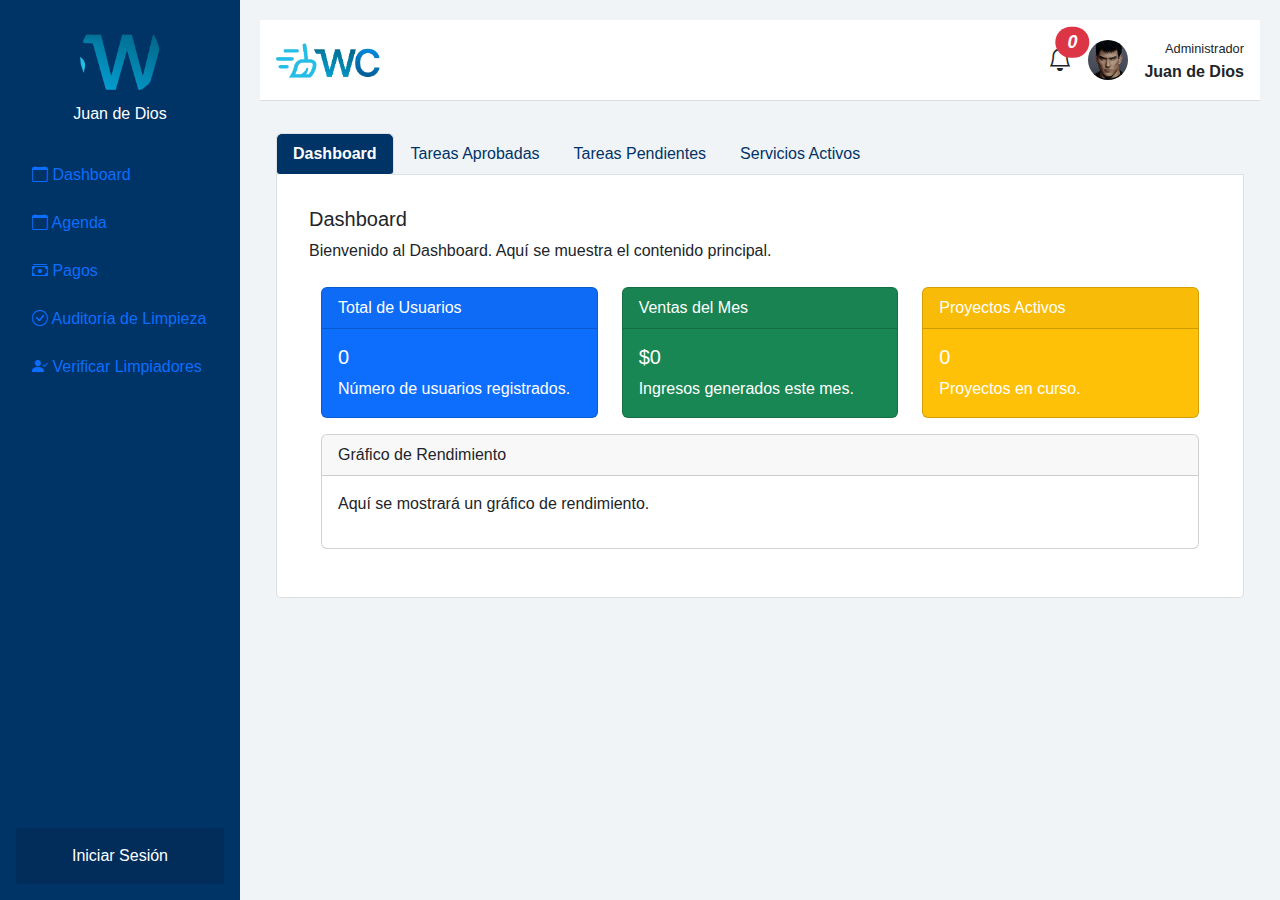
==== Frontend/index.html @ e3e78328 "b" ====
<!DOCTYPE html>
<html lang="es">
<head>
  <meta charset="UTF-8" />
  <meta name="viewport" content="width=device-width, initial-scale=1.0"/>
  <title>Dashboard - WhatClean</title>

  <!-- Bootstrap 5 CSS -->
  <link href="https://cdn.jsdelivr.net/npm/bootstrap@5.3.0/dist/css/bootstrap.min.css" rel="stylesheet"/>
  <!-- Bootstrap Icons -->
  <link rel="stylesheet" href="https://cdn.jsdelivr.net/npm/bootstrap-icons@1.9.1/font/bootstrap-icons.css"/>
 
  <!-- Tus estilos -->
  <link rel="stylesheet" href="css/dashboard.css">
  <link rel="stylesheet" href="css/main.css">
</head>
<body>
  <!-- SIDEBAR -->
  <div class="sidebar">
    <div>
      <div class="profile">
        <img src="images/Logo.png" alt="Juan de Dios" />
        <h3>Juan de Dios</h3>
      </div>
      <ul class="nav flex-column">
        <li class="nav-item mb-2">
          <a class="nav-link" onclick="navigateTo('index.html')">
            <i class="bi bi-calendar"></i> Dashboard
          </a>
        </li>
        <li class="nav-item mb-2">
          <a class="nav-link" onclick="navigateTo('agenda.html')">
            <i class="bi bi-calendar"></i> Agenda
          </a>
        </li>
        <li class="nav-item mb-2">
          <a class="nav-link" onclick="navigateTo('pagos.html')">
            <i class="bi bi-cash-stack"></i> Pagos
          </a>
        </li>
        <li class="nav-item mb-2">
          <a class="nav-link" onclick="navigateTo('auditoria.html')">
            <i class="bi bi-check-circle"></i> Auditoría de Limpieza
          </a>
        </li>
        <li class="nav-item mb-2">
          <a class="nav-link" onclick="navigateTo('verificar.html')">
            <i class="bi bi-person-check-fill"></i> Verificar Limpiadores
          </a>
        </li>
      </ul>
    </div>
    <div class="login-button mt-auto" onclick="navigateTo('registro-inicio.html')">
      Iniciar Sesión
    </div>
  </div>

  <!-- CONTENIDO PRINCIPAL -->
  <main>
    <!-- Header -->
    <div class="header-brand">
      <div>
        <img src="images/Logo.png" alt="WhatClean" class="logo">
      </div>
      <!-- Botones de notificaciones y perfil -->
      <div class="user-info">
        <i class="bi bi-bell" onclick="mostrarNotificaciones()" style="cursor: pointer;">
          <span class="position-absolute top-0 start-100 translate-middle badge rounded-pill bg-danger">0</span>
        </i>
        <img src="images/image 2.png" alt="Usuario" onclick="mostrarPerfil()" style="cursor: pointer;">
        <div class="text-end">
          <small>Administrador</small><br>
          <span class="fw-bold">Juan de Dios</span>
        </div>
      </div>
    </div>

    <!-- Sección para Spinner y Mensaje de Error -->
    <div id="dashboard-loading" style="display: none; text-align: center; padding: 1rem;">
      <p>Cargando datos del Dashboard...</p>
    </div>
    <div id="dashboard-error" style="display: none; color: red; text-align: center; padding: 1rem;"></div>

    <!-- Sección Tabs -->
    <div class="p-3">
      <ul class="nav nav-tabs" id="myTab" role="tablist">
        <!-- Pestaña "Dashboard" (primera y activa) -->
        <li class="nav-item" role="presentation">
          <button class="nav-link active btn-dashboard" id="dashboard-tab" data-bs-toggle="tab" data-bs-target="#dashboard" type="button" role="tab" aria-controls="dashboard" aria-selected="true">
            Dashboard
          </button>
        </li>
        <!-- Pestaña "Tareas Aprobadas" -->
        <li class="nav-item" role="presentation">
          <button class="nav-link" id="tareas-aprobadas-tab" data-bs-toggle="tab" data-bs-target="#tareas-aprobadas" type="button" role="tab" aria-controls="tareas-aprobadas" aria-selected="false">
            Tareas Aprobadas
          </button>
        </li>
        <!-- Pestaña "Tareas Pendientes" -->
        <li class="nav-item" role="presentation">
          <button class="nav-link" id="tareas-pendientes-tab" data-bs-toggle="tab" data-bs-target="#tareas-pendientes" type="button" role="tab" aria-controls="tareas-pendientes" aria-selected="false">
            Tareas Pendientes
          </button>
        </li>
        <!-- Pestaña "Servicios Activos" -->
        <li class="nav-item" role="presentation">
          <button class="nav-link" id="servicios-activos-tab" data-bs-toggle="tab" data-bs-target="#servicios-activos" type="button" role="tab" aria-controls="servicios-activos" aria-selected="false">
            Servicios Activos
          </button>
        </li>
      </ul>

      <div class="tab-content" id="myTabContent" style="border:1px solid #ddd; border-top:0; border-radius:0 0 5px 5px;">
        <!-- Contenido de "Dashboard" -->
        <div class="tab-pane fade show active p-3" id="dashboard" role="tabpanel" aria-labelledby="dashboard-tab">
          <h5>Dashboard</h5>
          <p>Bienvenido al Dashboard. Aquí se muestra el contenido principal.</p>
          <div class="container mt-4">
            <div class="row">
              <!-- Tarjeta: Total de Usuarios -->
              <div class="col-md-4">
                <div class="card text-white bg-primary mb-3">
                  <div class="card-header">Total de Usuarios</div>
                  <div class="card-body">
                    <h5 class="card-title" id="usersCount">0</h5>
                    <p class="card-text">Número de usuarios registrados.</p>
                  </div>
                </div>
              </div>
              <!-- Tarjeta: Ventas del Mes -->
              <div class="col-md-4">
                <div class="card text-white bg-success mb-3">
                  <div class="card-header">Ventas del Mes</div>
                  <div class="card-body">
                    <h5 class="card-title" id="salesAmount">$0</h5>
                    <p class="card-text">Ingresos generados este mes.</p>
                  </div>
                </div>
              </div>
              <!-- Tarjeta: Proyectos Activos -->
              <div class="col-md-4">
                <div class="card text-white bg-warning mb-3">
                  <div class="card-header">Proyectos Activos</div>
                  <div class="card-body">
                    <h5 class="card-title" id="projectsActive">0</h5>
                    <p class="card-text">Proyectos en curso.</p>
                  </div>
                </div>
              </div>
            </div>
            <!-- Gráfico de Rendimiento -->
            <div class="row">
              <div class="col-md-12">
                <div class="card mb-3">
                  <div class="card-header">Gráfico de Rendimiento</div>
                  <div class="card-body">
                    <p>Aquí se mostrará un gráfico de rendimiento.</p>
                    <!-- Puedes inyectar un canvas con id="performanceChart" si lo necesitas -->
                  </div>
                </div>
              </div>
            </div>
          </div>
        </div>

        <!-- Contenido de "Tareas Aprobadas" -->
        <div class="tab-pane fade p-3" id="tareas-aprobadas" role="tabpanel" aria-labelledby="tareas-aprobadas-tab">
          <!-- Aquí se inyectará dinámicamente el contenido de Tareas Aprobadas -->
        </div>

        <!-- Contenido de "Tareas Pendientes" -->
        <div class="tab-pane fade p-3" id="tareas-pendientes" role="tabpanel" aria-labelledby="tareas-pendientes-tab">
          <!-- Aquí se inyectará dinámicamente el contenido de Tareas Pendientes -->
        </div>

        <!-- Contenido de "Servicios Activos" -->
        <div class="tab-pane fade p-3" id="servicios-activos" role="tabpanel" aria-labelledby="servicios-activos-tab">
          <!-- Aquí se inyectará dinámicamente el contenido de Servicios Activos -->
        </div>
      </div>
    </div>
  </main>

  <!-- Modal Notificaciones -->
  <div class="modal fade" id="notificationsModal" tabindex="-1" aria-labelledby="notificationsModalLabel" aria-hidden="true">
    <div class="modal-dialog">
      <div class="modal-content">
        <div class="modal-header">
          <h5 class="modal-title" id="notificationsModalLabel">Notificaciones</h5>
          <button type="button" class="btn-close" data-bs-dismiss="modal" aria-label="Cerrar"></button>
        </div>
        <div class="modal-body">
          <ul class="list-group">
            <li class="list-group-item">Limpiador Alberto Contreras ha terminado su trabajo.</li>
            <li class="list-group-item">Limpiadora Laura Martínez ha terminado su trabajo.</li>
          </ul>
        </div>
        <div class="modal-footer">
          <button type="button" class="btn btn-secondary" data-bs-dismiss="modal">Cerrar</button>
        </div>
      </div>
    </div>
  </div>

  <!-- Modal Perfil -->
  <div class="modal fade" id="profileModal" tabindex="-1" aria-labelledby="profileModalLabel" aria-hidden="true">
    <div class="modal-dialog modal-dialog-centered">
      <div class="modal-content">
        <div class="modal-header">
          <h5 class="modal-title" id="profileModalLabel">Información del Auditor</h5>
          <button type="button" class="btn-close" data-bs-dismiss="modal" aria-label="Cerrar"></button>
        </div>
        <div class="modal-body">
          <p><strong>Nombre:</strong> <span id="auditorName">Cargando...</span></p>
          <p><strong>Email:</strong> <span id="auditorEmail">Cargando...</span></p>
          <p><strong>Rol:</strong> <span id="auditorRole">Cargando...</span></p>
        </div>        
        <div class="modal-footer">
          <button type="button" class="btn btn-secondary" data-bs-dismiss="modal">Cerrar</button>
        </div>
      </div>
    </div>
  </div>

  <!-- Scripts -->
  <!-- Asegúrate de incluir api.js antes de dashboard.js -->
  <script src="js/main.js"></script>
  <script src="js/api.js"></script>
  <script src="js/dashboard.js"></script>
  <!-- Bootstrap 5 JS -->
  <script src="https://cdn.jsdelivr.net/npm/bootstrap@5.3.0/dist/js/bootstrap.bundle.min.js"></script>
</body>
</html>
---- Frontend/css/dashboard.css ----
/* ========== DASHBOARD ========== */

/* Aquí solo lo particular del dashboard 
   (mucho de su sidebar, .header-brand, .nav-tabs, etc. ya está en main.css) */

/* Si tienes algo específico, por ejemplo: */
.btn-dashboard {
    background-color: #003366;
    border: none;
    color: #ffffff;
    padding: 0.5rem 1rem;
    border-radius: 4px;
    font-weight: bold;
    transition: background-color 0.2s;
  }
  .btn-dashboard:hover {
    background-color: #022d5b;
  }
---- Frontend/css/main.css ----
/* =======================
   main.css
   Estilos comunes
======================= */

/* RESET BÁSICO */
* {
    margin: 0;
    padding: 0;
    box-sizing: border-box;
    font-family: sans-serif;
  }
  
  /* BODY GENERAL */
  body {
    display: flex;
    min-height: 100vh;
    background-color: #f0f4f7; /* Color de fondo común */
  }
  
  /* SIDEBAR */
  .sidebar {
    width: 240px;
    background-color: #003366;
    color: #ffffff;
    display: flex;
    flex-direction: column;
    justify-content: space-between;
    height: 100vh;
    position: fixed;
    top: 0;
    left: 0;
  }
  .sidebar > div {
    padding: 1rem;
  }
  .profile {
    display: flex;
    flex-direction: column;
    align-items: center;
    margin-bottom: 2rem;
  }
  .profile img {
    width: 80px;
    height: 80px;
    border-radius: 50%;
    object-fit: cover;
    margin-bottom: 0.5rem;
  }
  .profile h3 {
    font-size: 1rem;
    margin-bottom: 0;
  }
  nav ul {
    list-style: none;
  }
  nav li {
    padding: 0.8rem 0;
    cursor: pointer;
    transition: background-color 0.2s;
  }
  nav li:hover,
  nav li.active {
    background-color: #022d5b;
  }
  
  /* LOGIN BUTTON O BOTONES SIMILARES EN EL SIDEBAR */
  .login-button {
    background-color: #022d5b;
    padding: 0.8rem;
    text-align: center;
    cursor: pointer;
    transition: background-color 0.2s;
    margin: 1rem;
    border-radius: 4px;
  }
  .login-button:hover {
    background-color: #011f42;
  }
  
  /* CONTENIDO PRINCIPAL */
  /* Algunas páginas usan .main-content, otras usan <main> */
  .main-content, main {
    margin-left: 240px;
    width: calc(100% - 240px);
    /* Puede haber padding, display: flex, etc. si es común */
    padding: 20px;
  }
  
  /* HEADER BRAND (cabecera que se repite) */
  .header-brand {
    background-color: #ffffff;
    border-bottom: 1px solid #ddd;
    padding: 1rem;
    display: flex;
    align-items: center;
    justify-content: space-between;
    margin-bottom: 1rem; /* A veces se ve que en algunas páginas se pone un margin-bottom */
  }
  .header-brand img.logo {
    height: 40px;
  }
  .user-info {
    display: flex;
    align-items: center;
    gap: 1rem;
  }
  .user-info img {
    width: 40px;
    height: 40px;
    border-radius: 50%;
    object-fit: cover;
    cursor: pointer;
  }
  .user-info i {
    font-size: 1.5rem;
    position: relative;
    cursor: pointer;
  }
  .user-info .text-end {
    text-align: right;
  }
  .user-info small {
    font-size: 0.8rem;
  }
  .user-info .fw-bold {
    font-weight: bold;
  }
  
  /* NAV TABS / PESTAÑAS (Bootstrap-like) */
  .nav-tabs .nav-link.active {
    background-color: #003366;
    color: #fff !important;
  }
  .nav-tabs .nav-link {
    color: #003366;
  }
  .tab-content {
    background-color: #ffffff;
    padding: 1rem;
    border-radius: 0 0 0.25rem 0.25rem;
    border: 1px solid #ddd;
    border-top: 0;
  }
  
  /* SERVICE CARD (varias páginas la usan) */
  .service-card {
    border-bottom: 1px solid #ddd;
    padding: 1rem 0;
  }
  .service-card:last-child {
    border-bottom: none;
  }
  .service-card h5 {
    margin-bottom: 0.5rem;
    font-weight: 600;
  }
  
  /* STAR RATING (varios la usan) */
  .star-rating {
    color: #f5c518;
    margin-bottom: 0.5rem;
  }
  
  /* BOTÓN "IR AL DASHBOARD" (si se usa en varias páginas) */
  .btn-dashboard {
    background-color: #003366;
    border: none;
    color: #ffffff;
    padding: 0.5rem 1rem;
    border-radius: 4px;
    font-weight: bold;
    transition: background-color 0.2s;
  }
  .btn-dashboard:hover {
    background-color: #022d5b;
  }
  
  /* BREADCRUMB genérico (si lo usas en más de una página) */
  .breadcrumb-container {
    background-color: #dfe9f4;
    padding: 1rem;
    border-radius: 0.25rem;
  }
  
  /* Ejemplo de tarjetas generales */
  .card-custom {
    background-color: #fff;
    border: 1px solid #ddd;
    margin-bottom: 1rem;
    box-shadow: 0 4px 8px rgba(0, 0, 0, 0.1);
  }
  .card-custom .card-body {
    padding: 1rem;
  }
  .card-custom h6 {
    margin: 0;
    font-weight: 600;
  }
  .card-custom p {
    margin: 0;
  }
  
  /* RESPONSIVIDAD BÁSICA */
  @media (max-width: 768px) {
    .sidebar {
      width: 100%;
      height: auto;
      position: relative;
    }
    .main-content, main {
      margin-left: 0;
      width: 100%;
    }
  }
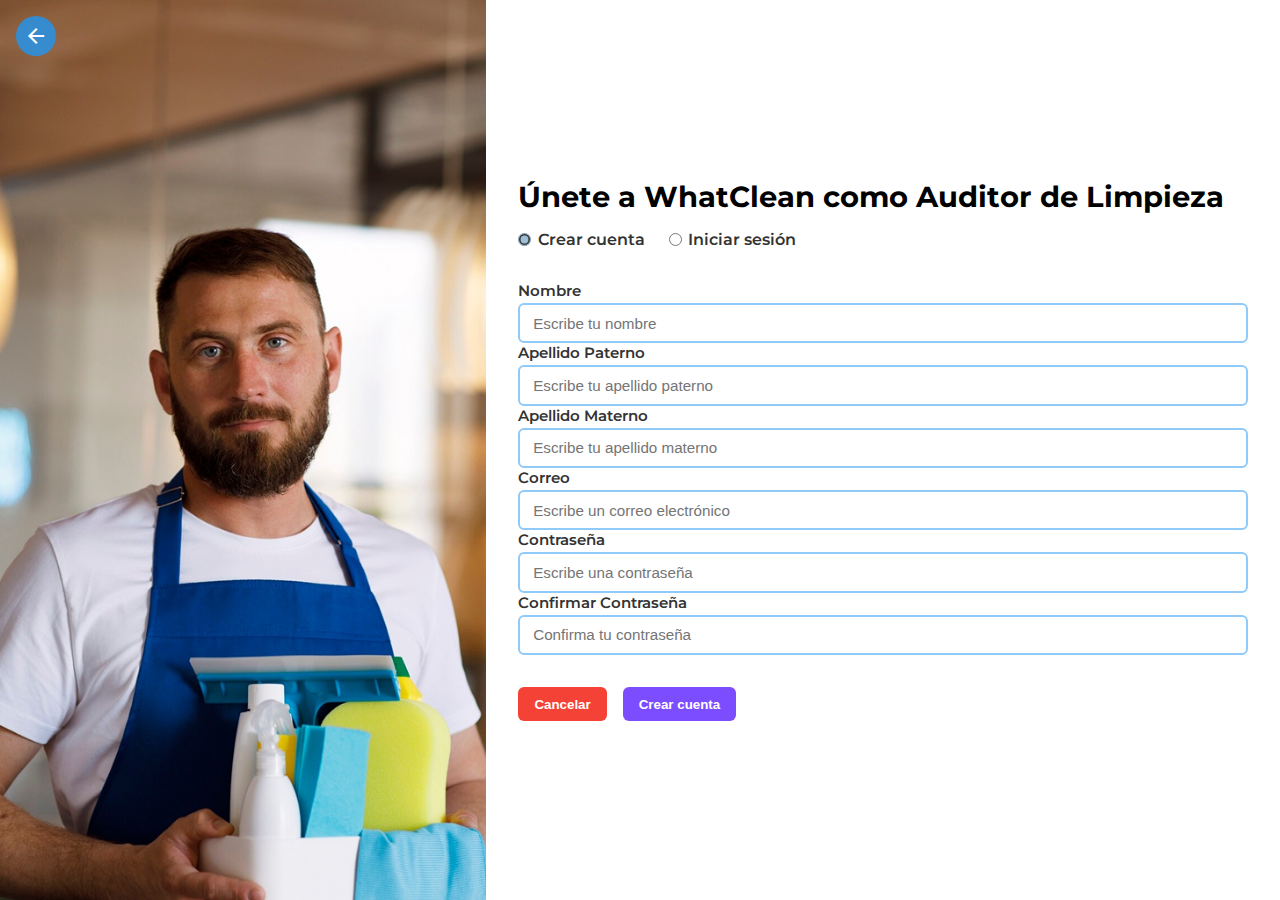
==== commit 4c76e503: "a" ====
--- a/Frontend/index.html
+++ b/Frontend/index.html
@@ -1,3 +1,4 @@
+<!-- Frontend/index.html -->
 <!DOCTYPE html>
 <html lang="es">
 <head>
@@ -213,6 +214,7 @@
         <div class="modal-body">
           <p><strong>Nombre:</strong> <span id="auditorName">Cargando...</span></p>
           <p><strong>Email:</strong> <span id="auditorEmail">Cargando...</span></p>
+          <p><strong>Teléfono:</strong> <span id="auditorPhone">Cargando...</span></p>
           <p><strong>Rol:</strong> <span id="auditorRole">Cargando...</span></p>
         </div>        
         <div class="modal-footer">
